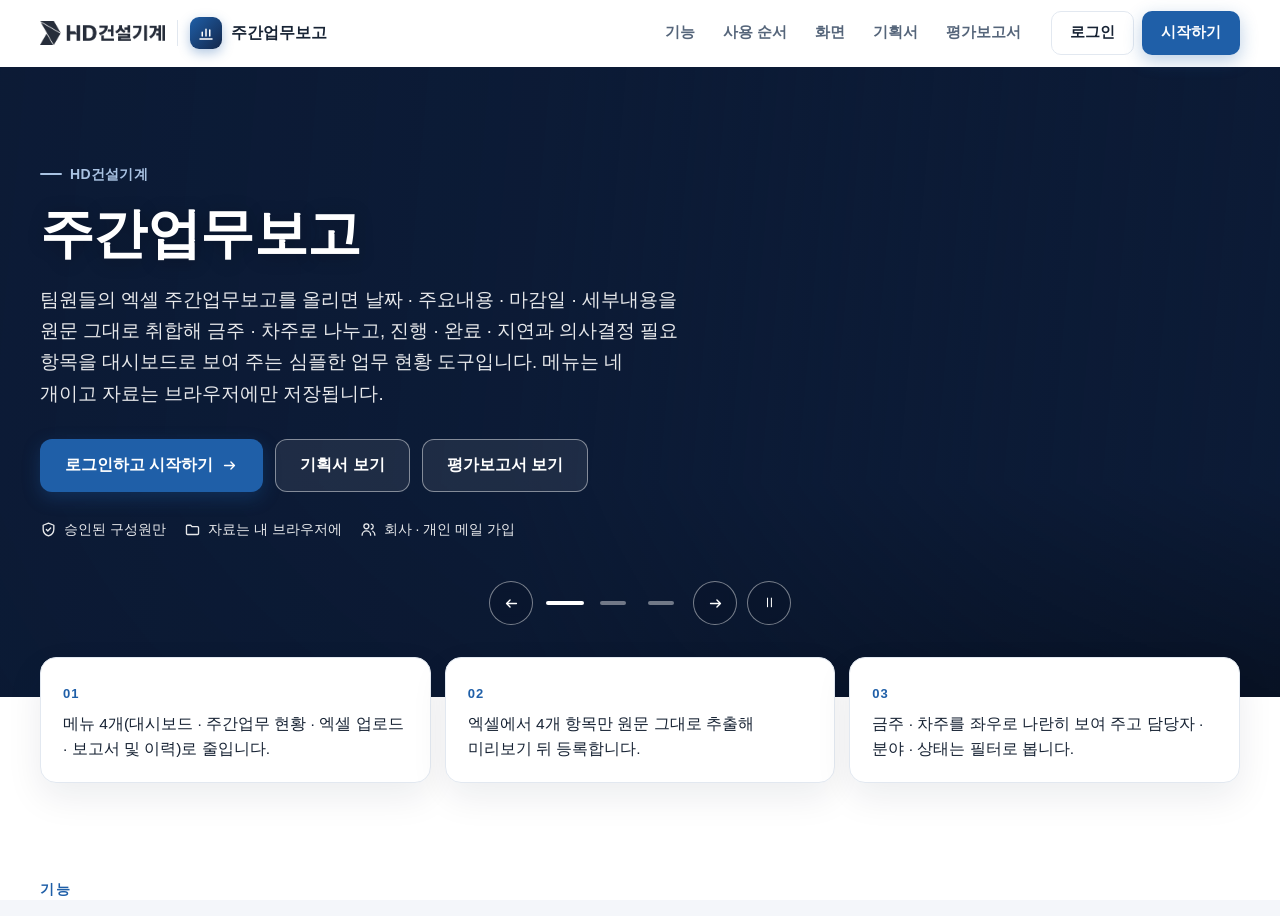
==== index.html @ 0fac96ef "첫 화면에 평가보고서 보기 · report.html Co-Authored-By: Claude Fable 5.2 <noreply@anthropic.com>" ====
<!DOCTYPE html>
<html lang="ko">
<head>
<meta charset="UTF-8">
<meta name="viewport" content="width=device-width, initial-scale=1.0">
<title>주간업무보고 — 엑셀 취합 · 금주/차주 현황</title>
<meta name="description" content="팀원들의 엑셀 주간업무보고를 올리면 날짜 · 주요내용 · 마감일 · 세부내용을 그대로 취합해 금주와 차주로 나누고, 진행 · 완료 · 지연과 의사결정 필요 항목을 대시보드로 보여 줍니다. 자료는 브라우저에만 저장됩니다.">
<link rel="icon" href="favicon.svg" type="image/svg+xml">
<link rel="canonical" href="https://build-2611-10.jobability.co.kr/">
<meta name="robots" content="index,follow">
<meta property="og:type" content="website">
<meta property="og:site_name" content="생성형 AI 업무자동화 전문가과정 · 2차수">
<meta property="og:url" content="https://build-2611-10.jobability.co.kr/">
<meta property="og:title" content="주간업무보고 — 생성형 AI 업무자동화 전문가과정 2차수">
<meta property="og:description" content="엑셀 주간업무보고를 올려 취합하고 금주 · 차주 업무와 의사결정 필요 항목을 한눈에 봅니다.">
<meta property="og:image" content="https://build-2611-10.jobability.co.kr/og-index.png">
<meta property="og:image:width" content="1200">
<meta property="og:image:height" content="630">
<meta property="og:locale" content="ko_KR">
<meta name="twitter:card" content="summary_large_image">
<link rel="stylesheet" href="css/weekly.css?v=2.0b">
<!-- auth-kit: 로그인 전에는 도구 화면을 감춘다(js/auth.js 가 판정 뒤 푼다) -->
<script>document.documentElement.classList.add('auth-lock')</script>
<link rel="stylesheet" href="css/auth.css?v=2026-11-13.8">
<link rel="stylesheet" href="css/board.css?v=2026-11-13.8">
<link rel="stylesheet" href="css/kit-build.css?v=2026-11-13.8">
<!-- /auth-kit -->
</head>
<body>
<div id="app">
  <aside>
    <h1>주간업무보고</h1>
    <nav id="nav" aria-label="메뉴">
      <button data-p="dash">대시보드</button>
      <button data-p="status">주간업무 현황</button>
      <button data-p="upload">엑셀 업로드</button>
      <button data-p="hist">보고서 및 이력</button>
    </nav>
    <div class="side-foot">
      <button class="sbtn" id="sb-sample" data-act="clear-sample" hidden>샘플 데이터 삭제</button>
      <a class="sbtn" href="guide.html">사용법</a>
      <a class="sbtn" href="plan.html">기획서</a>
      <small>build-2611-10 · 기획 김수준<br>자료는 이 브라우저에만 저장됩니다</small>
    </div>
  </aside>
  <main>
    <div id="view"><div class="card"><b>불러오는 중입니다</b><p class="em">저장해 둔 업무를 읽고 있습니다.</p></div></div>
  </main>
</div>
<div id="toast" hidden></div>
<input type="file" id="fileany" hidden>
<script src="lib/xlsx.full.min.js"></script>
<script src="js/weekly.js?v=2.0b"></script>
<script src="js/app.js?v=2.0b"></script>
<!-- auth-kit: 로그인 · 사용 신청 · 승인 · 게시판(키트 정본 data10-00/kit/auth, 적용 build-2611-00/tools/kit) -->
<script src="vendor/supabase.js?v=2026-11-13.8"></script>
<script src="js/auth-config.js?v=2026-11-13.8"></script>
<script src="js/kit-build.js?v=2026-11-13.8"></script>
<script src="js/board.js?v=2026-11-13.8"></script>
<script src="js/auth.js?v=2026-11-13.8"></script>
<!-- /auth-kit -->
</body>
</html>
---- css/weekly.css ----
/* build-2611-10 v2 — 심플형 업무 대시보드(왼쪽 네이비 사이드바 + 오른쪽 내용). 기획자 시제품의 색 · 배치를 따른다 */
:root{--bg:#f4f6fa;--card:#fff;--line:#e3e8f0;--tx:#1f2937;--sub:#6b7280;--soft:#eef2f7;--navy:#1e2a4a;--blue:#2563eb;--green:#15803d;--red:#dc2626;--bb:#e8f0fe;--gb:#e7f6ec;--rb:#fdeaea;--side:204px;}
*{box-sizing:border-box;}
html,body{height:100%;margin:0;}
body{font:13px/1.55 "Pretendard","Noto Sans KR","Apple SD Gothic Neo","Malgun Gothic",sans-serif;background:var(--bg);color:var(--tx);word-break:keep-all;overflow-wrap:break-word;}
[hidden]{display:none !important;}
#app{display:flex;height:100%;}
aside{width:var(--side);background:var(--navy);color:#cbd5e8;padding:20px 12px 14px;display:flex;flex-direction:column;gap:4px;flex:none;}
aside h1{font-size:15px;color:#fff;margin:0 8px 18px;font-weight:700;}
nav{display:flex;flex-direction:column;gap:4px;}
nav button,.sbtn{background:none;border:0;color:inherit;text-align:left;padding:9px 12px;border-radius:7px;font:inherit;cursor:pointer;text-decoration:none;display:block;}
nav button:hover,.sbtn:hover{background:#2a3a63;}
nav button.on{background:#3b4f85;color:#fff;font-weight:700;}
.side-foot{margin-top:auto;display:flex;flex-direction:column;gap:2px;}
.side-foot .sbtn{font-size:12px;opacity:.85;padding:6px 12px;}
.side-foot small{color:#8fa0c4;font-size:11px;padding:8px 12px 0;line-height:1.5;}
main{flex:1;min-width:0;display:flex;flex-direction:column;padding:20px 24px 16px;}
#view{flex:1;min-height:0;overflow:auto;display:flex;flex-direction:column;}
h2{font-size:17px;margin:0 0 14px;}
h3{font-size:14px;margin:0 0 10px;}
small,.sub{color:var(--sub);font-size:11.5px;}
.card{background:var(--card);border:1px solid var(--line);border-radius:10px;padding:14px 16px;margin-bottom:14px;}
.kpis{display:grid;grid-template-columns:repeat(4,minmax(0,1fr));gap:12px;margin-bottom:14px;}
.kpi{margin:0;} .kpi span{color:var(--sub);display:block;} .kpi b{font-size:30px;line-height:1.3;font-variant-numeric:tabular-nums;}
.s-진행{color:var(--blue);} .s-완료{color:var(--green);} .s-지연{color:var(--red);}
.g3{display:grid;grid-template-columns:repeat(3,minmax(0,1fr));gap:16px;}
.mi{display:flex;justify-content:space-between;gap:8px;padding:7px 0;border-bottom:1px solid var(--line);}
.mi:last-child{border:0;} .mi small{display:block;} .mi > div{min-width:0;}
.bd{font-size:11px;font-weight:600;padding:1px 8px;border-radius:10px;height:max-content;white-space:nowrap;}
.bd.s-진행{background:var(--bb);} .bd.s-완료{background:var(--gb);} .bd.s-지연{background:var(--rb);}
.tagx{font-style:normal;font-size:10.5px;font-weight:600;border-radius:4px;padding:0 5px;margin-left:5px;background:var(--soft);color:var(--sub);white-space:nowrap;}
.tagx.dc{background:#fff3d6;color:#8a5a00;} .tagx.un{background:#f1e9fb;color:#6a3fa0;}
.em{color:var(--sub);text-align:center;padding:18px 0;margin:0;}
table{width:100%;border-collapse:collapse;}
th,td{text-align:left;padding:7px 8px;border-bottom:1px solid var(--line);vertical-align:top;}
th{color:var(--sub);font-weight:500;font-size:12px;white-space:nowrap;background:var(--card);}
.wrap{overflow-x:auto;}
.bar{display:flex;gap:8px;flex-wrap:wrap;align-items:center;margin-bottom:12px;}
.sp{flex:1;}
select,input,textarea,button{font:inherit;color:var(--tx);}
select,input[type=text],input[type=date],input[type=search],textarea{background:var(--card);border:1px solid var(--line);border-radius:6px;padding:5px 8px;max-width:100%;}
textarea{width:100%;min-height:70px;resize:vertical;line-height:1.5;}
button.b,a.b{background:var(--card);border:1px solid var(--line);border-radius:6px;padding:5px 12px;cursor:pointer;text-decoration:none;color:var(--tx);white-space:nowrap;}
button.b:hover{border-color:#b8c3d6;} button.b:disabled{opacity:.45;cursor:not-allowed;}
button.pri{background:var(--blue);border-color:var(--blue);color:#fff;} button.dg{color:var(--red);}
label.ck{display:inline-flex;gap:5px;align-items:center;white-space:nowrap;}

/* 주간업무 현황 — 금주 · 차주 좌우, 따로 스크롤 */
.cols{flex:1;min-height:320px;display:grid;grid-template-columns:minmax(0,1fr) minmax(0,1fr);gap:14px;}
.col{display:flex;flex-direction:column;min-height:0;background:var(--card);border:1px solid var(--line);border-radius:10px;}
.ch{padding:11px 14px;border-bottom:1px solid var(--line);display:flex;justify-content:space-between;align-items:baseline;gap:8px;}
.ch b{font-size:14px;} .col.cur .ch{box-shadow:inset 0 3px 0 var(--blue);border-radius:10px 10px 0 0;} .col.nxt .ch{box-shadow:inset 0 3px 0 #94a3b8;border-radius:10px 10px 0 0;}
.list{flex:1;min-height:0;overflow:auto;padding:4px 14px 10px;}
.item{border-bottom:1px solid var(--line);} .item:last-child{border:0;}
.item.late .ti{color:var(--red);}
.row{display:flex;justify-content:space-between;gap:10px;padding:9px 0;cursor:pointer;}
.row > div:first-child{min-width:0;}
.ti{display:block;font-weight:600;} .meta{color:var(--sub);font-size:11.5px;display:block;}
.rt{display:flex;gap:6px;align-items:flex-start;flex:none;}
.dt{display:none;padding:0 0 12px;} .item.open .dt{display:block;}
pre.orig{margin:0 0 8px;padding:9px 11px;background:var(--soft);border-radius:7px;font:inherit;white-space:pre-wrap;overflow-wrap:anywhere;}
.act{display:flex;gap:8px;flex-wrap:wrap;align-items:center;}
.form{display:grid;grid-template-columns:repeat(auto-fill,minmax(min(190px,100%),1fr));gap:9px 12px;align-items:end;}
.form label{display:flex;flex-direction:column;gap:3px;color:var(--sub);font-size:12px;min-width:0;}
.form label.full{grid-column:1/-1;} .form input,.form select{width:100%;}

/* 업로드 */
.steps{display:grid;grid-template-columns:repeat(4,minmax(0,1fr));gap:8px;margin-bottom:14px;}
.step{border:1px solid var(--line);border-radius:8px;padding:8px 11px;background:var(--card);color:var(--sub);}
.step b{display:block;font-size:11px;letter-spacing:.04em;} .step.on{border-color:var(--blue);color:var(--tx);box-shadow:inset 0 3px 0 var(--blue);} .step.done{color:var(--green);}
.drop{display:block;border:2px dashed #b8c3d6;border-radius:10px;padding:26px 16px;text-align:center;cursor:pointer;background:#fbfcfe;}
.drop:hover,.drop.over{border-color:var(--blue);background:#f1f6ff;} .drop b{display:block;font-size:14px;margin-bottom:4px;}
table.prev td{padding:5px 6px;} table.prev input[type=text]{width:100%;min-width:150px;} table.prev textarea{min-width:220px;min-height:54px;}
tr.skip td{opacity:.5;} tr.flag td{background:#fffaf0;} .bad{color:var(--red);font-weight:600;} .warnb{background:#fff7e6;border:1px solid #f1d9a6;border-radius:8px;padding:9px 12px;margin-bottom:12px;}
.okb{background:var(--gb);border:1px solid #bfe5cc;border-radius:8px;padding:9px 12px;margin-bottom:12px;}
.tabs{display:flex;gap:6px;flex-wrap:wrap;margin-bottom:12px;} .tabs button.on{background:var(--navy);color:#fff;border-color:var(--navy);}
.fieldhead{background:var(--soft);font-weight:700;}
#toast{position:fixed;right:20px;bottom:20px;background:#111827;color:#fff;padding:10px 15px;border-radius:9px;font-size:13px;z-index:50;max-width:min(420px,calc(100vw - 40px));}

@media (max-width:900px){
  #app{flex-direction:column;height:auto;min-height:100%;}
  aside{width:auto;flex-direction:row;flex-wrap:wrap;align-items:center;padding:10px 12px;gap:6px;}
  aside h1{margin:0 8px 0 4px;} nav{flex-direction:row;flex-wrap:wrap;} nav button{padding:7px 10px;}
  .side-foot{margin:0 0 0 auto;flex-direction:row;align-items:center;} .side-foot small{display:none;}
  main{padding:14px 12px;} #view{overflow:visible;}
  .kpis{grid-template-columns:repeat(2,minmax(0,1fr));} .g3{grid-template-columns:minmax(0,1fr);}
  .cols{grid-template-columns:minmax(0,1fr);} .col{max-height:70vh;} .steps{grid-template-columns:repeat(2,minmax(0,1fr));}
}
@media print{
  aside,.noprint,#toast{display:none !important;} #app{display:block;height:auto;} main{padding:0;} #view{overflow:visible;display:block;}
  body{background:#fff;} .card{border:0;padding:0;} th{background:#fff;} .wrap{overflow:visible;}
}
---- css/auth.css ----
/* data10 로그인 키트 — 정본: data10-00/kit/auth/css/auth.css (사본을 직접 고치지 말 것)
   로그인 전 대문 · 사용 신청 · 승인 대기 · 구성원 관리 창. 클래스는 모두 ag- / auth- 로 시작해 도구 화면과 섞이지 않는다. */
:root {
  --ag-ink: #172334; --ag-sub: #55657a; --ag-line: #d6dee8; --ag-bg: #f3f6f9;
  --ag-navy: #13274b; --ag-navy-2: #0c1b36; --ag-brand: #1f5fa8; --ag-brand-d: #174a84;
  --ag-ok: #1b6e3a; --ag-ok-bg: #e5f3ea; --ag-err: #b3261e; --ag-err-bg: #fdecea; --ag-warn: #7a5200; --ag-warn-bg: #fff4d6;
  --ag-accent: #a9c2e2;
  --ag-pad: 20px;
}
@media (min-width: 640px) { :root { --ag-pad: 28px; } }
@media (min-width: 1024px) { :root { --ag-pad: 40px; } }

/* 로그인 전에는 도구 화면을 감춘다(자리는 그대로 — 그래프 폭 계산이 흔들리지 않게 visibility) */
html.auth-lock body > *:not(#authGate) { visibility: hidden; }
html.auth-lock body { overflow: hidden; }

.ag {
  position: fixed; inset: 0; z-index: 2000; overflow-y: auto; -webkit-overflow-scrolling: touch;
  background: var(--ag-bg); color: var(--ag-ink);
  font: 16px/1.65 Pretendard, 'Apple SD Gothic Neo', 'Malgun Gothic', 'Noto Sans KR', sans-serif;
  word-break: keep-all; overflow-wrap: break-word;
}
.ag[hidden] { display: none; }
.ag *, .ag *::before, .ag *::after, .ag-modal * { box-sizing: border-box; }

.ag-wrap {
  max-width: calc(1180px + 2 * var(--ag-pad)); margin: 0 auto; padding: 0 var(--ag-pad);
  display: grid; grid-template-columns: minmax(0, 1fr); gap: 0;
}
.ag-hero {
  background: linear-gradient(160deg, var(--ag-navy) 0%, var(--ag-navy-2) 100%); color: #fff;
  margin: 0 calc(-1 * var(--ag-pad)); padding: 36px var(--ag-pad) 32px;
}
.ag-side { padding: 24px 0 8px; }
@media (min-width: 960px) {
  .ag { background: linear-gradient(90deg, var(--ag-navy-2) 0, var(--ag-navy-2) 50%, var(--ag-bg) 50%); }
  .ag-wrap { grid-template-columns: minmax(0, 1fr) minmax(0, 1fr); min-height: calc(100vh - 48px); align-items: center; }
  .ag-hero { margin: 0; padding: 56px 48px 56px 0; background: none; min-height: 100%; display: flex; flex-direction: column; justify-content: center; }
  .ag-side { padding: 56px 0 56px 48px; }
}
.ag-eyebrow { margin: 0 0 10px; font-size: 13.5px; letter-spacing: .02em; color: var(--ag-accent); }
.ag-hero h1 { margin: 0 0 14px; font-size: clamp(26px, 3.6vw, 38px); line-height: 1.3; color: #fff; font-weight: 800; }
.ag-lead { margin: 0 0 24px; color: #d7e3f2; font-size: 16.5px; max-width: 640px; }
.ag-feats { list-style: none; margin: 0 0 24px; padding: 0; display: grid; grid-template-columns: minmax(0, 1fr); gap: 10px; }
@media (min-width: 640px) { .ag-feats { grid-template-columns: repeat(2, minmax(0, 1fr)); } }
.ag-feats li { border: 1px solid rgba(255, 255, 255, .14); border-radius: 12px; padding: 14px 16px; background: rgba(255, 255, 255, .05); }
.ag-feats b { display: block; color: #fff; font-size: 15.5px; margin-bottom: 4px; }
.ag-feats span { display: block; color: #c4d3e6; font-size: 14px; line-height: 1.55; }
.ag-flow-t { margin: 0 0 8px; font-size: 13.5px; color: #a9c2e2; }
.ag-flow ol { list-style: none; margin: 0; padding: 0; display: flex; flex-wrap: wrap; gap: 8px; }
.ag-flow li { display: inline-flex; align-items: center; gap: 8px; padding: 6px 12px 6px 6px; border-radius: 999px; background: rgba(255, 255, 255, .08); color: #e6eef8; font-size: 14px; }
.ag-n { display: inline-grid; place-items: center; width: 24px; height: 24px; border-radius: 50%; background: #fff; color: var(--ag-navy); font-weight: 700; font-size: 13px; }

.ag-card { background: #fff; border: 1px solid var(--ag-line); border-radius: 16px; padding: 26px 24px; box-shadow: 0 10px 30px rgba(15, 30, 55, .08); max-width: 460px; margin: 0 auto; }
.ag-card h2 { margin: 6px 0 8px; font-size: 21px; color: var(--ag-ink); }
.ag-card p { margin: 0 0 12px; }
.ag-sub { color: var(--ag-sub); font-size: 14.5px; }
.ag-tabs { display: flex; gap: 4px; padding: 4px; background: #eef2f6; border-radius: 10px; margin: 0 0 18px; }
.ag-tabs button { flex: 1; border: 0; background: transparent; padding: 9px 10px; border-radius: 8px; font: inherit; font-weight: 600; color: var(--ag-sub); cursor: pointer; }
.ag-tabs button[aria-selected="true"] { background: #fff; color: var(--ag-ink); box-shadow: 0 1px 3px rgba(0, 0, 0, .1); }
.ag-form { display: grid; gap: 12px; }
.ag-form label { display: grid; gap: 5px; font-size: 14px; font-weight: 600; color: var(--ag-ink); }
.ag-form small { font-weight: 400; color: var(--ag-sub); }
.ag-form input { font: inherit; font-size: 16px; font-weight: 400; padding: 10px 12px; border: 1px solid var(--ag-line); border-radius: 9px; background: #fff; color: var(--ag-ink); width: 100%; }
.ag-form input::placeholder { color: #8a97a8; font-weight: 400; }
.ag-form input:focus { outline: 2px solid var(--ag-brand); outline-offset: 1px; border-color: var(--ag-brand); }
.ag-btn { font: inherit; font-weight: 700; display: inline-flex; align-items: center; justify-content: center; gap: 6px; min-height: 44px; padding: 8px 16px;
  border-radius: 10px; border: 1px solid var(--ag-line); background: #fff; color: var(--ag-ink); cursor: pointer; width: 100%; }
.ag-btn:hover { border-color: var(--ag-brand); }
.ag-btn:disabled { opacity: .6; cursor: progress; }
.ag-primary { background: var(--ag-brand); border-color: var(--ag-brand); color: #fff; }
.ag-primary:hover { background: var(--ag-brand-d); }
.ag-kakao { background: #fee500; border-color: #fee500; color: #191600; }
.ag-or { display: flex; align-items: center; gap: 10px; color: var(--ag-sub); font-size: 13px; margin: 14px 0; }
.ag-or::before, .ag-or::after { content: ''; flex: 1; height: 1px; background: var(--ag-line); }
.ag-hint { margin: 14px 0 0 !important; color: var(--ag-sub); font-size: 13.5px; }
.ag-msg { margin: 12px 0 0 !important; font-size: 14px; min-height: 1em; color: var(--ag-sub); }
.ag-msg:empty { display: none; }
.ag-msg.is-err { color: var(--ag-err); background: var(--ag-err-bg); padding: 8px 12px; border-radius: 8px; }
.ag-msg.is-ok { color: var(--ag-ok); background: var(--ag-ok-bg); padding: 8px 12px; border-radius: 8px; }
.ag-link { border: 0; background: none; color: var(--ag-sub); text-decoration: underline; font: inherit; font-size: 14px; cursor: pointer; margin-top: 14px; padding: 6px 0; }
.ag-badge { display: inline-block; padding: 3px 10px; border-radius: 999px; background: var(--ag-warn-bg); color: var(--ag-warn); font-size: 13px; font-weight: 700; }
.ag-badge.is-off { background: var(--ag-err-bg); color: var(--ag-err); }
.ag-claim { margin-top: 16px; padding: 14px; border: 1px dashed var(--ag-line); border-radius: 10px; font-size: 14px; color: var(--ag-sub); }
.ag-foot { text-align: center; color: var(--ag-sub); font-size: 13px; margin: 0; padding: 14px var(--ag-pad) 22px; }
@media (min-width: 960px) { .ag-foot { color: #8fa3bd; text-align: left; max-width: calc(1180px + 2 * var(--ag-pad)); margin: 0 auto; } }

/* 상단 바 계정 칩 */
.auth-chip { display: flex; align-items: center; gap: 6px; margin-left: auto; flex-wrap: nowrap; font-size: 13.5px; }
.auth-chip.is-float { position: fixed; top: 10px; right: 10px; z-index: 1500; background: #fff; border: 1px solid var(--ag-line); border-radius: 999px; padding: 4px 6px 4px 12px; }
.auth-chip-name { max-width: 9em; overflow: hidden; text-overflow: ellipsis; white-space: nowrap; font-weight: 600; }
.auth-chip-btn { font: inherit; font-size: 13px; border: 1px solid var(--ag-line); background: #fff; color: var(--ag-ink); border-radius: 8px; padding: 5px 10px; cursor: pointer; white-space: nowrap; display: inline-flex; align-items: center; gap: 4px; }
.auth-chip-btn:hover { border-color: var(--ag-brand); color: var(--ag-brand); }
.auth-chip-n { display: inline-grid; place-items: center; min-width: 18px; height: 18px; padding: 0 5px; border-radius: 9px; background: var(--ag-err); color: #fff; font-size: 11.5px; font-weight: 700; }
.auth-chip-n[hidden] { display: none; }
@media (max-width: 639px) { .auth-chip-name { display: none; } }

/* 구성원 관리 창 */
.ag-modal { position: fixed; inset: 0; z-index: 2100; background: rgba(10, 20, 35, .5); display: flex; align-items: flex-start; justify-content: center; padding: 24px 12px; overflow-y: auto;
  font: 15px/1.6 Pretendard, 'Apple SD Gothic Neo', 'Malgun Gothic', sans-serif; color: var(--ag-ink); word-break: keep-all; overflow-wrap: break-word; }
.ag-modal[hidden] { display: none; }
.ag-panel { background: #fff; border-radius: 14px; width: 100%; max-width: 980px; padding: 20px 22px 24px; }
.ag-panel-h { display: flex; align-items: center; justify-content: space-between; gap: 12px; }
.ag-panel-h h2 { margin: 0; font-size: 20px; }
.ag-x { border: 0; background: none; font-size: 26px; line-height: 1; cursor: pointer; color: var(--ag-sub); padding: 4px 8px; }
.ag-panel .ag-tabs { max-width: 320px; margin: 12px 0; }
.ag-tablewrap { overflow-x: auto; }
.ag-table { width: 100%; border-collapse: collapse; font-size: 14.5px; }
.ag-table th, .ag-table td { text-align: left; vertical-align: top; padding: 10px 8px; border-bottom: 1px solid var(--ag-line); }
.ag-table th { background: #f1f4f8; font-size: 13.5px; white-space: nowrap; }
.ag-table small { color: var(--ag-sub); }
.ag-acts { display: flex; flex-wrap: wrap; gap: 6px; min-width: 150px; }
.ag-btn.ag-sm { width: auto; min-height: 34px; padding: 4px 10px; font-size: 13.5px; }
.ag-st { display: inline-block; padding: 1px 8px; border-radius: 999px; font-size: 12.5px; font-weight: 700; background: #eef2f6; color: var(--ag-sub); }
.ag-st.is-pending { background: var(--ag-warn-bg); color: var(--ag-warn); }
.ag-st.is-active { background: var(--ag-ok-bg); color: var(--ag-ok); }
.ag-st.is-disabled { background: var(--ag-err-bg); color: var(--ag-err); }
.ag-st.is-admin { background: #e6eef9; color: var(--ag-brand-d); }
/* 밝은 테마(plan.json landing.theme = "light") — 바탕은 --ag-bg, 글자는 --ag-ink, 강조는 --ag-accent */
.ag-light, .ag-light .ag-hero { background: var(--ag-bg); }
@media (min-width: 960px) { .ag.ag-light { background: var(--ag-bg); } }
.ag-light .ag-hero { color: var(--ag-ink); }
.ag-light .ag-hero h1 { color: var(--ag-navy); font-size: clamp(30px, 4.2vw, 46px); line-height: 1.25; }
.ag-light .ag-eyebrow { font-size: 16px; font-weight: 700; }
.ag-light .ag-lead { color: var(--ag-sub); font-size: 17px; }
.ag-light .ag-feats li { background: #fff; border-color: var(--ag-line); }
.ag-light .ag-feats b { color: var(--ag-ink); }
.ag-light .ag-feats span { color: var(--ag-sub); }
.ag-light .ag-flow-t { color: var(--ag-sub); }
.ag-light .ag-flow li { background: #fff; color: var(--ag-ink); border: 1px solid var(--ag-line); }
.ag-light .ag-n { background: var(--ag-navy); color: #fff; }
.ag-light .ag-primary { background: var(--ag-navy); border-color: var(--ag-navy); }
.ag-light .ag-primary:hover { background: var(--ag-navy-2); }
@media (min-width: 960px) { .ag-light .ag-foot { color: var(--ag-sub); } }
/* 대문 그림(SVG) — 현장 데이터 → 관리도. 색은 currentColor 하나로(테마마다 .ag-art color 만 바꾼다) */
.ag-hero { position: relative; overflow: hidden; }
.ag-hero > :not(.ag-art) { position: relative; z-index: 1; }
.ag-art { position: absolute; z-index: 0; pointer-events: none; color: #7fa6d6; opacity: .3;
  right: -40px; top: 8px; width: min(560px, 78%); height: auto; }
.ag-par { transition: transform .6s cubic-bezier(.2, .7, .2, 1); }
.ag-line { fill: none; stroke: currentColor; stroke-width: 2.5; stroke-linecap: round; }
.ag-ucl { stroke: currentColor; stroke-width: 1; stroke-dasharray: 5 6; opacity: .55; }
.ag-lbl { fill: currentColor; font-size: 12px; opacity: .7; font-family: inherit; }
.ag-pt { fill: var(--ag-navy-2); stroke: currentColor; stroke-width: 2; }
.ag-ring { fill: none; stroke: currentColor; stroke-width: 2; transform-box: fill-box; transform-origin: center; opacity: 0; }
@media (max-width: 639px) { .ag-art { width: 92%; right: -24px; top: 0; opacity: .28; } .ag-lbl { display: none; } }
/* 데스크톱: 왼쪽 칸 맨 아래 띠(내용과 겹치지 않게 그만큼 아래 여백을 둔다) */
@media (min-width: 960px) {
  .ag-hero { padding-bottom: 210px; }
  .ag-art { top: auto; bottom: 34px; left: 0; right: 32px; width: auto; max-width: 600px; opacity: .55; }
}
.ag-light .ag-art { color: var(--ag-navy); opacity: .26; }
.ag-light .ag-pt { fill: var(--ag-bg); }

/* 「이렇게 씁니다」 단계 — 차례로 밝아진다(그림의 점과 함께) */
.ag-flow li { transition: background-color .35s, box-shadow .35s, color .35s; }
.ag-flow li.is-on { background: rgba(255, 255, 255, .18); box-shadow: inset 0 0 0 1px rgba(255, 255, 255, .45); color: #fff; }
.ag-light .ag-flow li.is-on { background: #fff; box-shadow: inset 0 0 0 1.5px var(--ag-navy); color: var(--ag-navy); }

/* 효과 — .ag-fx 는 JS 가 처음 한 번만 붙인다(모션 최소화면 붙이지 않음). 효과가 없어도 모든 내용은 보인다. */
@keyframes agDraw { to { stroke-dashoffset: 0; } }
@keyframes agFade { from { opacity: 0; } }
@keyframes agUp { from { opacity: 0; transform: translateY(12px); } }
@keyframes agPop { from { opacity: 0; transform: scale(.4); } }
@keyframes agPulse { 0% { opacity: .85; transform: scale(.6); } 100% { opacity: 0; transform: scale(2.2); } }
.ag-fx .ag-line { stroke-dasharray: 1; stroke-dashoffset: 1; animation: agDraw 1.8s cubic-bezier(.4, 0, .2, 1) .2s forwards; }
.ag-fx .ag-area { animation: agFade 1.2s ease 1s both; }
.ag-fx .ag-pt { transform-box: fill-box; transform-origin: center; animation: agPop .45s cubic-bezier(.2, .9, .3, 1.4) var(--d, 1s) both; }
.ag-fx .ag-eyebrow, .ag-fx .ag-hero h1, .ag-fx .ag-lead { animation: agUp .6s ease both; }
.ag-fx .ag-hero h1 { animation-delay: .08s; } .ag-fx .ag-lead { animation-delay: .16s; }
.ag-fx .ag-feats li { animation: agUp .55s ease both; }
.ag-fx .ag-feats li:nth-child(1) { animation-delay: .28s; } .ag-fx .ag-feats li:nth-child(2) { animation-delay: .36s; }
.ag-fx .ag-feats li:nth-child(3) { animation-delay: .44s; } .ag-fx .ag-feats li:nth-child(4) { animation-delay: .52s; }
.ag-fx .ag-flow { animation: agUp .55s ease .62s both; }
.ag-fx .ag-card { animation: agUp .6s ease .18s both; }
.ag-ring { animation: agPulse 2.4s ease-out infinite; }
.ag-feats li { transition: border-color .25s, background-color .25s; }
.ag-feats li:hover { border-color: rgba(255, 255, 255, .32); background: rgba(255, 255, 255, .08); }
.ag-light .ag-feats li:hover { border-color: var(--ag-navy); background: #fff; }

/* ───────── 대문 사진 ───────── */
.ag-sr { position: absolute !important; width: 1px; height: 1px; overflow: hidden; clip: rect(0 0 0 0); white-space: nowrap; }
/* banner: 완성 그림을 위에 그대로(잘리지 않게), 아래에 기능 · 로그인 */
.ag.ag-has-banner { background: var(--ag-bg); }
.ag-banner { background: var(--ag-navy-2); display: flex; justify-content: center; }
.ag-banner { cursor: pointer; }
.ag-banner img { display: block; width: 100%; max-width: 1600px; height: auto; max-height: 72vh; object-fit: contain; }
/* 데스크톱: 그림 아래로 로그인 카드가 첫 화면에 걸리게 높이를 줄인다 */
@media (min-width: 960px) { .ag-banner img { max-height: 52vh; } }
.ag-banner:focus-visible { outline: 3px solid var(--ag-brand); outline-offset: -3px; }
.ag-wrap-banner { padding-top: 24px; padding-bottom: 8px; }
.ag-has-banner .ag-hero-sub { background: none; color: var(--ag-ink); margin: 0; padding: 0 0 8px; }
.ag-has-banner .ag-feats li { background: #fff; border-color: var(--ag-line); }
.ag-has-banner .ag-feats b { color: var(--ag-ink); } .ag-has-banner .ag-feats span { color: var(--ag-sub); }
.ag-has-banner .ag-flow-t { color: var(--ag-sub); }
.ag-has-banner .ag-flow li { background: #fff; color: var(--ag-ink); border: 1px solid var(--ag-line); }
.ag-has-banner .ag-flow li.is-on { box-shadow: inset 0 0 0 1.5px var(--ag-brand); color: var(--ag-brand-d); }
.ag-has-banner .ag-n { background: var(--ag-navy); color: #fff; }
@media (min-width: 960px) {
  .ag-wrap-banner { min-height: 0; align-items: start; padding-top: 32px; }
  .ag-has-banner .ag-hero-sub { padding: 8px 40px 24px 0; min-height: 0; }
  .ag-has-banner .ag-side { padding: 8px 0 24px 40px; }
  .ag-has-banner .ag-foot { color: var(--ag-sub); }
}
/* cover: 사진 위에 대표색을 덮는다(글자 대비를 위해 왼쪽을 더 짙게) */
.ag-hero.ag-cover { background:
  linear-gradient(100deg, color-mix(in srgb, var(--ag-navy-2) 94%, transparent) 0%, color-mix(in srgb, var(--ag-navy) 82%, transparent) 55%, color-mix(in srgb, var(--ag-navy) 45%, transparent) 100%),
  var(--ag-photo) center / cover no-repeat, var(--ag-navy-2); }
@media (min-width: 960px) {
  .ag.ag-has-cover { background: linear-gradient(90deg, var(--ag-navy-2) 0, var(--ag-navy-2) 50%, var(--ag-bg) 50%); }
  .ag-has-cover .ag-wrap { max-width: none; padding-left: 0; }
  .ag-has-cover .ag-hero.ag-cover { margin: 0; padding: 56px 48px 56px max(var(--ag-pad), calc((100vw - 1180px) / 2)); min-height: 100vh; }
}

@media (prefers-reduced-motion: reduce) {
  .ag *, .ag-modal * { transition: none !important; animation: none !important; }
  .ag-ring { opacity: .6; }
}

/* ═════════ 홈페이지 모드(로그인 전) — hp-* ═════════
   색은 과제마다 --ag-navy · --ag-navy-2 · --ag-brand · --ag-brand-d · --ag-accent 로 바뀐다(plan.json landing.colors). */
.ag.ag-home { background: #fff; color: var(--ag-ink); scroll-behavior: smooth; }
@media (min-width: 960px) { .ag.ag-home { background: #fff; } }
.ag-home.hp-modal-open { overflow: hidden; }
.hp { --hp-pad: var(--ag-pad); --hp-max: 1200px; --hp-soft: #f4f7fb; --hp-line: #e2e8f0; font-size: 16px; }
.hp-in { max-width: calc(var(--hp-max) + 2 * var(--hp-pad)); margin: 0 auto; padding: 0 var(--hp-pad); }
.hp a { color: inherit; }
.hp h1, .hp h2, .hp h3 { margin: 0; letter-spacing: -0.01em; }
.hp-ic { width: 24px; height: 24px; fill: none; stroke: currentColor; stroke-width: 1.7; stroke-linecap: round; stroke-linejoin: round; flex: none; }
.hp-ic-s { width: 17px; height: 17px; fill: none; stroke: currentColor; stroke-width: 1.9; stroke-linecap: round; stroke-linejoin: round; flex: none; }

/* 머리글 */
.hp-nav { position: sticky; top: 0; z-index: 30; background: rgba(255, 255, 255, .92); backdrop-filter: saturate(1.4) blur(10px); border-bottom: 1px solid transparent; transition: border-color .2s, box-shadow .2s; }
.hp-nav.is-scrolled { border-bottom-color: var(--hp-line); box-shadow: 0 6px 20px rgba(15, 30, 55, .06); }
.hp-nav-in { display: flex; align-items: center; gap: 18px; min-height: 66px; }
.hp-brand { display: flex; align-items: center; gap: 12px; text-decoration: none; min-width: 0; flex: 1 1 auto; }
.hp-logo { height: 30px; width: auto; display: block; }
.hp-wordmark { display: inline-flex; flex-direction: column; line-height: 1.05; font-weight: 800; font-size: 18px; color: var(--ag-navy); white-space: nowrap; }
.hp-wordmark small { font-size: 10.5px; font-weight: 700; letter-spacing: .14em; color: var(--ag-sub); margin-top: 3px; }
.hp-div { width: 1px; height: 26px; background: var(--hp-line); flex: none; }
.hp-tool { display: inline-flex; align-items: center; gap: 9px; min-width: 0; }
.hp-mark { display: inline-grid; place-items: center; width: 32px; height: 32px; border-radius: 9px; flex: none;
  background: linear-gradient(135deg, var(--ag-brand), var(--ag-navy)); color: #fff; box-shadow: 0 4px 12px color-mix(in srgb, var(--ag-brand) 35%, transparent); }
.hp-mark-ic { width: 18px; height: 18px; fill: none; stroke: currentColor; stroke-width: 2; stroke-linecap: round; stroke-linejoin: round; }
.hp-tool-t { font-weight: 700; font-size: 15.5px; color: var(--ag-ink); white-space: nowrap; overflow: hidden; text-overflow: ellipsis; }
.hp-links { display: none; gap: 4px; }
.hp-links a { text-decoration: none; color: var(--ag-sub); font-weight: 600; font-size: 14.5px; padding: 8px 12px; border-radius: 8px; }
.hp-links a:hover { color: var(--ag-ink); background: var(--hp-soft); }
.hp-acts { display: flex; gap: 8px; flex: none; }
@media (min-width: 1024px) { .hp-links { display: flex; } }
@media (max-width: 639px) { .hp-wordmark small, .hp-div, .hp-tool-t { display: none; } .hp-acts .hp-ghost { display: none; } }

/* 단추 */
.hp-btn { font: inherit; font-weight: 700; font-size: 14.5px; display: inline-flex; align-items: center; justify-content: center; gap: 8px;
  min-height: 42px; padding: 9px 18px; border-radius: 10px; border: 1px solid transparent; cursor: pointer; text-decoration: none; white-space: nowrap; transition: background-color .2s, border-color .2s, transform .15s, box-shadow .2s; }
.hp-btn:focus-visible { outline: 3px solid color-mix(in srgb, var(--ag-brand) 45%, transparent); outline-offset: 2px; }
.hp-lg { min-height: 50px; padding: 12px 24px; font-size: 16px; border-radius: 12px; }
.hp-primary { background: var(--ag-brand); color: #fff; box-shadow: 0 6px 18px color-mix(in srgb, var(--ag-brand) 30%, transparent); }
.hp-primary:hover { background: var(--ag-brand-d); transform: translateY(-1px); }
.hp-ghost { background: transparent; color: var(--ag-ink); border-color: var(--hp-line); }
.hp-ghost:hover { border-color: var(--ag-brand); color: var(--ag-brand-d); }
.hp-line { background: rgba(255, 255, 255, .08); color: #fff; border-color: rgba(255, 255, 255, .45); }
.hp-line:hover { background: rgba(255, 255, 255, .16); }

/* 히어로 */
.hp-hero { position: relative; overflow: hidden; color: #fff;
  background: radial-gradient(1200px 520px at 85% 15%, color-mix(in srgb, var(--ag-brand) 55%, transparent), transparent 60%),
              linear-gradient(160deg, var(--ag-navy) 0%, var(--ag-navy-2) 100%); }
.hp-hero::after { content: ''; position: absolute; inset: 0; pointer-events: none; opacity: .18;
  background-image: radial-gradient(rgba(255, 255, 255, .55) 1px, transparent 1.2px); background-size: 26px 26px;
  -webkit-mask-image: linear-gradient(180deg, #000 0%, transparent 85%); mask-image: linear-gradient(180deg, #000 0%, transparent 85%); }
.hp-cover { background: linear-gradient(100deg, color-mix(in srgb, var(--ag-navy-2) 95%, transparent) 0%, color-mix(in srgb, var(--ag-navy) 86%, transparent) 50%, color-mix(in srgb, var(--ag-navy) 55%, transparent) 100%), var(--hp-photo) center / cover no-repeat, var(--ag-navy-2); }
.hp-hero-in { position: relative; z-index: 1; display: grid; grid-template-columns: minmax(0, 1fr); gap: 40px; padding-top: 56px; padding-bottom: 64px; align-items: center; }
@media (min-width: 1024px) { .hp-hero-in { grid-template-columns: minmax(0, 1fr) minmax(0, 1.08fr); gap: 56px; padding-top: 84px; padding-bottom: 96px; min-height: min(78vh, 760px); } }
.hp-eyebrow { display: inline-flex; align-items: center; gap: 8px; margin: 0 0 16px; font-size: 14px; font-weight: 700; letter-spacing: .02em; color: var(--ag-accent); }
.hp-eyebrow::before { content: ''; width: 22px; height: 2px; background: currentColor; border-radius: 2px; }
.hp-hero h1 { font-size: clamp(30px, 4.6vw, 54px); line-height: 1.18; font-weight: 800; color: #fff; }
.hp-lead { margin: 18px 0 0; font-size: clamp(16px, 1.5vw, 18.5px); line-height: 1.7; color: rgba(255, 255, 255, .84); max-width: 640px; }
.hp-cta-row { display: flex; flex-wrap: wrap; gap: 12px; margin-top: 30px; }
.hp-trust-chips { list-style: none; padding: 0; margin: 26px 0 0; display: flex; flex-wrap: wrap; gap: 8px 18px; }
.hp-trust-chips li { display: inline-flex; align-items: center; gap: 7px; font-size: 14px; color: rgba(255, 255, 255, .78); }
.hp-hero-vis { position: relative; }
.hp-frame { margin: 0; border-radius: 14px; overflow: hidden; background: #fff; box-shadow: 0 30px 70px rgba(5, 12, 30, .45), 0 0 0 1px rgba(255, 255, 255, .12); }
.hp-frame-bar { display: flex; align-items: center; gap: 6px; height: 34px; padding: 0 14px; background: #eef2f7; border-bottom: 1px solid #dfe5ee; }
.hp-frame-bar i { width: 10px; height: 10px; border-radius: 50%; background: #cfd7e2; }
.hp-frame-bar i:nth-child(1) { background: #ff6159; } .hp-frame-bar i:nth-child(2) { background: #ffbd2e; } .hp-frame-bar i:nth-child(3) { background: #28c941; }
.hp-frame-bar span { margin-left: 10px; font-size: 12px; color: #6b7a8c; background: #fff; border-radius: 6px; padding: 2px 10px; overflow: hidden; text-overflow: ellipsis; white-space: nowrap; }
.hp-frame img { display: block; width: 100%; height: auto; max-height: 520px; object-fit: cover; object-position: top left; }
.hp-photo { margin: 0; border-radius: 18px; overflow: hidden; box-shadow: 0 30px 70px rgba(5, 12, 30, .45), 0 0 0 1px rgba(255, 255, 255, .12); aspect-ratio: 16 / 10; }
.hp-photo img { width: 100%; height: 100%; object-fit: cover; display: block; }
.hp-art { color: color-mix(in srgb, var(--ag-accent) 70%, #fff); opacity: .9; }
.hp-art .ag-art { position: static; width: 100%; opacity: 1; }
.hp-float { position: absolute; display: flex; align-items: center; gap: 10px; padding: 11px 16px; border-radius: 12px; background: #fff; color: var(--ag-ink);
  font-weight: 700; font-size: 14px; box-shadow: 0 14px 34px rgba(5, 12, 30, .28); max-width: 260px; }
.hp-float .hp-ic { color: var(--ag-brand); width: 22px; height: 22px; }
.hp-float-1 { left: -18px; bottom: 28px; } .hp-float-2 { right: -14px; top: -16px; }
@media (max-width: 1023px) { .hp-float { display: none; } }

/* 배너(완성 그림) */
.hp-banner { background: var(--ag-navy-2); }
.hp-banner-btn { display: block; width: 100%; padding: 0; border: 0; background: none; cursor: pointer; }
.hp-banner img { display: block; width: 100%; max-width: 1680px; margin: 0 auto; height: auto; max-height: 78vh; object-fit: contain; }
.hp-intro { background: linear-gradient(160deg, var(--ag-navy) 0%, var(--ag-navy-2) 100%); color: #fff; }
.hp-intro-in { display: flex; flex-wrap: wrap; align-items: center; justify-content: space-between; gap: 18px 40px; padding-top: 34px; padding-bottom: 80px; }   /* 아래 목표 카드가 40px 겹쳐 올라오므로 여백을 넉넉히 */
.hp-intro .hp-cta-row { margin-top: 0; }
.hp-h1s { font-size: clamp(22px, 2.6vw, 30px); line-height: 1.3; font-weight: 800; color: #fff; }
.hp-intro .hp-lead { margin-top: 8px; font-size: 16px; }

/* 섹션 */
.hp-sec { padding: 72px 0; }
@media (min-width: 1024px) { .hp-sec { padding: 96px 0; } }
.hp-alt { background: var(--hp-soft); }
.hp-head { max-width: 720px; margin: 0 0 40px; }
.hp-kicker { margin: 0 0 10px; font-size: 13.5px; font-weight: 800; letter-spacing: .12em; color: var(--ag-brand); }
.hp-head h2 { font-size: clamp(25px, 3vw, 36px); line-height: 1.25; font-weight: 800; color: var(--ag-ink); }
.hp-goals { padding: 0; margin-top: -40px; position: relative; z-index: 2; }
.hp-goal-grid { display: grid; grid-template-columns: minmax(0, 1fr); gap: 14px; }
@media (min-width: 768px) { .hp-goal-grid { grid-template-columns: repeat(3, minmax(0, 1fr)); } }
.hp-goal { background: #fff; border: 1px solid var(--hp-line); border-radius: 16px; padding: 22px 22px 20px; box-shadow: 0 14px 36px rgba(15, 30, 55, .08); }
.hp-goal-n { display: inline-block; font-weight: 800; font-size: 13px; color: var(--ag-brand); letter-spacing: .08em; margin-bottom: 8px; }
.hp-goal p { margin: 0; font-size: 15.5px; line-height: 1.6; color: var(--ag-ink); }
.hp-feat-grid { display: grid; grid-template-columns: minmax(0, 1fr); gap: 16px; }
@media (min-width: 640px) { .hp-feat-grid { grid-template-columns: repeat(2, minmax(0, 1fr)); } }
@media (min-width: 1024px) { .hp-feat-grid { grid-template-columns: repeat(3, minmax(0, 1fr)); gap: 20px; } }
.hp-feat { border: 1px solid var(--hp-line); border-radius: 16px; padding: 26px 24px; background: #fff; transition: border-color .2s, box-shadow .2s, transform .2s; }
.hp-feat:hover { border-color: color-mix(in srgb, var(--ag-brand) 40%, var(--hp-line)); box-shadow: 0 16px 34px rgba(15, 30, 55, .08); transform: translateY(-2px); }
.hp-feat-ic { display: inline-grid; place-items: center; width: 46px; height: 46px; border-radius: 12px; margin-bottom: 16px;
  background: color-mix(in srgb, var(--ag-brand) 11%, #fff); color: var(--ag-brand); }
.hp-feat h3 { font-size: 18px; font-weight: 800; color: var(--ag-ink); margin-bottom: 8px; }
.hp-feat p { margin: 0; font-size: 15px; line-height: 1.65; color: var(--ag-sub); }
.hp-steps { list-style: none; margin: 0; padding: 0; display: grid; grid-template-columns: minmax(0, 1fr); gap: 14px; counter-reset: st; }
@media (min-width: 768px) { .hp-steps { grid-template-columns: repeat(auto-fit, minmax(170px, 1fr)); } }
.hp-step { position: relative; background: #fff; border: 1px solid var(--hp-line); border-radius: 16px; padding: 22px 20px; transition: border-color .35s, box-shadow .35s; }
.hp-step.is-on { border-color: var(--ag-brand); box-shadow: 0 0 0 3px color-mix(in srgb, var(--ag-brand) 16%, transparent); }
.hp-step-n { display: inline-grid; place-items: center; width: 34px; height: 34px; border-radius: 50%; background: var(--ag-navy); color: #fff; font-weight: 800; margin-bottom: 14px; }
.hp-step.is-on .hp-step-n { background: var(--ag-brand); }
.hp-step h3 { font-size: 16.5px; font-weight: 800; color: var(--ag-ink); margin-bottom: 6px; }
.hp-step p { margin: 0; font-size: 14.5px; line-height: 1.6; color: var(--ag-sub); }
.hp-screen .hp-frame { box-shadow: 0 30px 70px rgba(15, 30, 55, .16), 0 0 0 1px var(--hp-line); }
.hp-screen .hp-frame img { max-height: none; }
.hp-cap { margin: 12px 0 0; text-align: center; font-size: 13.5px; color: var(--ag-sub); }
.hp-trust { display: grid; grid-template-columns: minmax(0, 1fr); gap: 16px; }
@media (min-width: 768px) { .hp-trust { grid-template-columns: repeat(3, minmax(0, 1fr)); } }
.hp-tr { background: #fff; border-radius: 16px; padding: 26px 24px; border: 1px solid var(--hp-line); }
.hp-tr > .hp-ic { color: var(--ag-brand); width: 30px; height: 30px; margin-bottom: 14px; }
.hp-tr h3 { font-size: 17.5px; font-weight: 800; color: var(--ag-ink); margin-bottom: 8px; }
.hp-tr p { margin: 0; font-size: 15px; line-height: 1.65; color: var(--ag-sub); }
.hp-band { background: linear-gradient(120deg, var(--ag-navy) 0%, var(--ag-brand) 100%); color: #fff; }
.hp-band-in { display: flex; flex-wrap: wrap; align-items: center; justify-content: space-between; gap: 18px 40px; padding-top: 56px; padding-bottom: 56px; }
.hp-band h2 { font-size: clamp(22px, 2.6vw, 30px); font-weight: 800; color: #fff; }
.hp-band p { margin: 8px 0 0; color: rgba(255, 255, 255, .82); }
.hp-band .hp-cta-row { margin-top: 0; }
.hp-onband { background: #fff; color: var(--ag-navy); }
.hp-onband:hover { transform: translateY(-1px); }
.hp-line-band { background: transparent; color: #fff; border-color: rgba(255, 255, 255, .6); }
.hp-foot { background: var(--ag-navy-2); color: rgba(255, 255, 255, .72); font-size: 14px; }
.hp-foot-in { padding-top: 34px; padding-bottom: 38px; display: grid; gap: 6px; }
.hp-foot-brand { display: flex; flex-wrap: wrap; gap: 6px 12px; align-items: baseline; color: #fff; }
.hp-foot-brand b { font-size: 16px; }
.hp-foot p { margin: 0; } .hp-foot a { color: #fff; }
.hp-foot-s { font-size: 13px; color: rgba(255, 255, 255, .55); }

/* 로그인 창 */
.hp-modal { position: fixed; inset: 0; z-index: 60; background: rgba(8, 16, 32, .55); backdrop-filter: blur(3px); display: flex; align-items: center; justify-content: center; padding: 18px; overflow-y: auto; }
.hp-modal[hidden] { display: none; }
.hp-dialog { position: relative; width: 100%; max-width: 440px; margin: auto; }
.hp-dialog .ag-card { margin: 0; max-width: none; box-shadow: 0 30px 80px rgba(5, 12, 30, .35); }
.hp-x { position: absolute; top: 10px; right: 12px; z-index: 2; border: 0; background: none; font-size: 26px; line-height: 1; color: var(--ag-sub); cursor: pointer; padding: 6px 8px; border-radius: 8px; }
.hp-x:hover { background: var(--hp-soft, #f1f4f8); color: var(--ag-ink); }
.hp-dialog .ag-tabs { margin-right: 34px; }

/* 밝은 테마(light) — 히어로를 크림 · 남색으로 */
.ag-light .hp-hero { background: radial-gradient(1000px 480px at 85% 10%, color-mix(in srgb, var(--ag-accent) 12%, transparent), transparent 60%), var(--ag-bg); color: var(--ag-ink); }
.ag-light .hp-hero::after { opacity: .5; background-image: radial-gradient(color-mix(in srgb, var(--ag-navy) 18%, transparent) 1px, transparent 1.2px); }
.ag-light .hp-hero h1 { color: var(--ag-navy); }
.ag-light .hp-lead, .ag-light .hp-trust-chips li { color: var(--ag-sub); }
.ag-light .hp-line { color: var(--ag-navy); border-color: color-mix(in srgb, var(--ag-navy) 35%, transparent); background: transparent; }
.ag-light .hp-primary { background: var(--ag-navy); box-shadow: 0 6px 18px color-mix(in srgb, var(--ag-navy) 25%, transparent); }
.ag-light .hp-primary:hover { background: var(--ag-navy-2); }
.ag-light .hp-frame, .ag-light .hp-photo { box-shadow: 0 30px 70px rgba(40, 30, 20, .18), 0 0 0 1px var(--hp-line); }

/* 떠오르기 — JS 가 hp-anim 을 붙였을 때만 숨긴다(효과가 꺼져도 내용은 보인다) */
.hp-anim .hp-rv { opacity: 0; transform: translateY(18px); transition: opacity .7s ease, transform .7s cubic-bezier(.2, .7, .2, 1); }
.hp-anim .hp-rv.is-in { opacity: 1; transform: none; }
@media (prefers-reduced-motion: reduce) { .hp-anim .hp-rv { opacity: 1; transform: none; transition: none; } .ag-home { scroll-behavior: auto; } }

/* ═════════ 도구 화면 틀(로그인 뒤) — kit-shell ═════════
   앱 원본 CSS 는 그대로 두고 #nav · .side/.sidebar · .topbar 를 덮는다. 두 갈래:
   kit-a = .side + #nav a > .no · .t · .s(12개) / kit-b = .sidebar + .side-nav a > svg · span(03 · 07 · 08) */
.kit-ic { width: 18px; height: 18px; fill: none; stroke: currentColor; stroke-width: 1.8; stroke-linecap: round; stroke-linejoin: round; flex: none; }

/* 왼쪽 메뉴 — 회사 남색 */
.kit-shell .side, .kit-shell .sidebar { background: linear-gradient(180deg, var(--ag-navy) 0%, var(--ag-navy-2) 100%) !important; color: #e8eef7; }
.kit-shell #nav { display: flex; flex-direction: column; gap: 2px; }
.kit-shell #nav a { color: rgba(232, 238, 247, .82) !important; border-radius: 10px; text-decoration: none; transition: background-color .15s, color .15s; }
.kit-shell #nav a:hover { background: rgba(255, 255, 255, .07) !important; color: #fff !important; }
.kit-shell #nav a[aria-current="page"] { background: color-mix(in srgb, var(--ag-brand) 70%, transparent) !important; color: #fff !important; box-shadow: inset 3px 0 0 var(--ag-accent); }
.kit-shell.kit-page-on #nav a[aria-current="page"] { background: transparent !important; box-shadow: none; color: rgba(232, 238, 247, .82) !important; }
/* kit-a: 번호 배지 · 제목 · 설명(설명은 지금 보는 메뉴에만) */
.kit-a #nav a { display: grid !important; grid-template-columns: 28px minmax(0, 1fr); column-gap: 11px; align-items: center; padding: 9px 12px !important; min-height: 44px; }
.kit-a #nav a .no { grid-row: 1 / span 2; width: 28px; height: 28px; border-radius: 8px; display: grid !important; place-items: center; font-size: 12px; font-weight: 800;
  background: rgba(255, 255, 255, .09); color: #fff !important; margin: 0 !important; }
.kit-a #nav a .t { font-size: 14.5px !important; font-weight: 700 !important; line-height: 1.3; color: inherit !important; }
.kit-a #nav a .s { display: none !important; font-size: 12px !important; line-height: 1.4; color: rgba(232, 238, 247, .68) !important; margin-top: 2px; }
.kit-a #nav a[aria-current="page"] .s { display: block !important; color: rgba(255, 255, 255, .8) !important; }
.kit-a #nav a[aria-current="page"] .no { background: var(--ag-accent); color: var(--ag-navy-2) !important; }
.kit-a.kit-page-on #nav a[aria-current="page"] .s { display: none !important; }
.kit-a.kit-page-on #nav a[aria-current="page"] .no { background: rgba(255, 255, 255, .09); color: #fff !important; }
/* kit-b: 아이콘 · 제목 */
.kit-b #nav a { display: flex !important; align-items: center; gap: 11px; padding: 10px 12px !important; min-height: 42px; font-size: 14.5px; font-weight: 600; }
.kit-b #nav a svg { width: 19px; height: 19px; opacity: .9; }

/* 「도움 · 관리」 묶음 */
.kit-nav { display: flex; flex-direction: column; gap: 2px; margin-top: 14px; padding-top: 12px; border-top: 1px solid rgba(255, 255, 255, .1); }
.kit-nav-t { margin: 0 0 4px; padding: 0 12px; font-size: 11.5px; font-weight: 700; letter-spacing: .1em; color: rgba(232, 238, 247, .5); }
.kit-nav a { display: flex; align-items: center; gap: 11px; padding: 9px 12px; min-height: 40px; border-radius: 10px; color: rgba(232, 238, 247, .82); text-decoration: none; font-size: 14px; font-weight: 600; }
.kit-nav a:hover { background: rgba(255, 255, 255, .07); color: #fff; }
.kit-nav a[aria-current="page"] { background: color-mix(in srgb, var(--ag-brand) 70%, transparent); color: #fff; box-shadow: inset 3px 0 0 var(--ag-accent); }
.kit-nav .auth-chip-n { margin-left: auto; }

/* 위쪽 줄 — 사용 방법 · 관리 · 사용자 메뉴 */
.kit-shell .topbar { gap: 12px; }
.kit-shell .top-user { display: none !important; }   /* 앱에 박혀 있던 고정 사용자 표시 → 실제 로그인 사용자로 대신 */
.kit-shell .auth-chip { gap: 4px; margin-left: auto; }
.auth-chip-link { display: inline-flex; align-items: center; gap: 6px; padding: 7px 11px; border-radius: 9px; color: var(--ag-sub); text-decoration: none; font-size: 14px; font-weight: 600; white-space: nowrap; }
.auth-chip-link:hover { background: #eef2f7; color: var(--ag-ink); }
.auth-chip-link[aria-current="page"] { color: var(--ag-brand-d); background: color-mix(in srgb, var(--ag-brand) 10%, #fff); }
.auth-user { position: relative; margin-left: 4px; }
.auth-user-btn { display: inline-flex; align-items: center; gap: 9px; padding: 4px 8px 4px 4px; border: 1px solid #e2e8f0; border-radius: 999px; background: #fff; cursor: pointer; font: inherit; color: var(--ag-ink); }
.auth-user-btn:hover { border-color: var(--ag-brand); }
.auth-av { display: inline-grid; place-items: center; width: 32px; height: 32px; border-radius: 50%; background: linear-gradient(135deg, var(--ag-brand), var(--ag-navy)); color: #fff; font-size: 12.5px; font-weight: 800; flex: none; }
.auth-user-t { display: flex; flex-direction: column; line-height: 1.2; text-align: left; max-width: 11em; }
.auth-user-t b { font-size: 13.5px; overflow: hidden; text-overflow: ellipsis; white-space: nowrap; }
.auth-user-t small { font-size: 11.5px; color: var(--ag-sub); overflow: hidden; text-overflow: ellipsis; white-space: nowrap; }
.auth-caret { width: 16px; height: 16px; fill: none; stroke: currentColor; stroke-width: 2; color: var(--ag-sub); }
.auth-menu { position: absolute; right: 0; top: calc(100% + 8px); z-index: 1600; min-width: 230px; background: #fff; border: 1px solid #e2e8f0; border-radius: 12px; padding: 6px; box-shadow: 0 18px 44px rgba(15, 30, 55, .16); }
.auth-menu[hidden] { display: none; }
.auth-menu-h { margin: 4px 10px 6px; font-size: 12.5px; color: var(--ag-sub); overflow: hidden; text-overflow: ellipsis; white-space: nowrap; }
.auth-menu a, .auth-menu button { display: flex; align-items: center; gap: 10px; width: 100%; padding: 9px 10px; border: 0; background: none; border-radius: 8px; font: inherit; font-size: 14px; color: var(--ag-ink); text-decoration: none; cursor: pointer; text-align: left; }
.auth-menu a:hover, .auth-menu button:hover { background: #f1f5f9; }
.auth-menu .kit-ic { color: var(--ag-sub); }
@media (max-width: 899px) { .auth-chip-link span, .auth-user-t, .auth-caret { display: none; } .auth-chip-link { padding: 7px; } .auth-user-btn { padding: 2px; } }

/* 키트 페이지(사용 방법 · 내 정보 · 관리) */
.kit-page[hidden] { display: none !important; }
.kp { max-width: 1100px; color: var(--ag-ink); }
.kp-head { margin: 4px 0 22px; }
.kp-kicker { margin: 0 0 6px; font-size: 13px; font-weight: 800; letter-spacing: .1em; color: var(--ag-brand); }
.kp-head h1 { margin: 0; font-size: clamp(22px, 2.6vw, 28px); line-height: 1.3; color: var(--ag-ink); }
.kp-sub { margin: 8px 0 0; color: var(--ag-sub); font-size: 15px; max-width: 760px; }
.kp-toc { display: flex; flex-wrap: wrap; gap: 6px; margin: 0 0 18px; align-items: center; }
.kp-toc a { padding: 6px 12px; border-radius: 999px; background: #fff; border: 1px solid #e2e8f0; color: var(--ag-ink); text-decoration: none; font-size: 13.5px; font-weight: 600; }
.kp-toc a:hover { border-color: var(--ag-brand); color: var(--ag-brand-d); }
.kp-toc .kp-btn { margin-left: auto; }
.kp-card { background: #fff; border: 1px solid #e2e8f0; border-radius: 14px; padding: 22px 22px 20px; margin: 0 0 16px; scroll-margin-top: 84px; }
.kp-card h2 { margin: 0 0 14px; font-size: 18px; color: var(--ag-ink); }
.kp-flat { padding: 16px; }
.kp-grid2 { display: grid; grid-template-columns: minmax(0, 1fr); gap: 16px; }
@media (min-width: 900px) { .kp-grid2 { grid-template-columns: repeat(2, minmax(0, 1fr)); } }
.kp-list { margin: 0; padding-left: 20px; display: grid; gap: 8px; font-size: 15px; line-height: 1.65; }
.kp-steps { list-style: none; margin: 0; padding: 0; display: grid; gap: 10px; counter-reset: ks; }
.kp-steps li { position: relative; padding: 12px 14px 12px 52px; border-radius: 12px; background: #f6f8fb; counter-increment: ks; display: grid; gap: 3px; }
.kp-steps li::before { content: counter(ks); position: absolute; left: 14px; top: 12px; width: 26px; height: 26px; border-radius: 50%; display: grid; place-items: center; background: var(--ag-navy); color: #fff; font-weight: 800; font-size: 13px; }
.kp-steps b { font-size: 15.5px; } .kp-steps span { font-size: 14.5px; color: var(--ag-sub); line-height: 1.6; }
.kp-flow { list-style: none; margin: 0; padding: 0; display: grid; grid-template-columns: minmax(0, 1fr); gap: 10px; }
@media (min-width: 900px) { .kp-flow { grid-template-columns: repeat(2, minmax(0, 1fr)); } }
.kp-flow li { display: flex; gap: 12px; padding: 12px 14px; border: 1px solid #e2e8f0; border-radius: 12px; }
.kp-flow b { font-size: 15.5px; } .kp-flow p { margin: 3px 0 0; font-size: 14.5px; color: var(--ag-sub); line-height: 1.6; }
.kp-n { display: inline-grid; place-items: center; width: 28px; height: 28px; border-radius: 8px; background: color-mix(in srgb, var(--ag-brand) 12%, #fff); color: var(--ag-brand-d); font-weight: 800; flex: none; }
.kp-tw { overflow-x: auto; }
.kp-table { width: 100%; border-collapse: collapse; font-size: 14.5px; }
.kp-table th, .kp-table td { text-align: left; vertical-align: top; padding: 11px 10px; border-bottom: 1px solid #e8edf3; }
.kp-table thead th { background: #f4f7fb; font-size: 13px; color: var(--ag-sub); white-space: nowrap; }
.kp-table tbody th { white-space: nowrap; font-weight: 700; color: var(--ag-ink); }
.kp-table small { display: block; color: var(--ag-sub); font-size: 12.5px; }
.kp-note { margin: 10px 0 0; color: var(--ag-sub); font-size: 14px; }
.kp-foot { color: var(--ag-sub); font-size: 14.5px; } .kp-foot a { color: var(--ag-brand-d); }
.kp-btn { font: inherit; font-size: 14px; font-weight: 700; display: inline-flex; align-items: center; justify-content: center; gap: 6px; min-height: 40px; padding: 7px 14px; border-radius: 9px; border: 1px solid #d6dee8; background: #fff; color: var(--ag-ink); cursor: pointer; white-space: nowrap; }
.kp-btn:hover { border-color: var(--ag-brand); }
.kp-btn:disabled { opacity: .6; cursor: progress; }
.kp-primary { background: var(--ag-brand); border-color: var(--ag-brand); color: #fff; } .kp-primary:hover { background: var(--ag-brand-d); }
.kp-ghost { background: transparent; }
.kp-sm { min-height: 34px; padding: 4px 10px; font-size: 13px; }
.kp-form { gap: 12px; } .kp-form .kp-btn { justify-self: start; }
.kp-msg { margin: 6px 0 0 !important; }
.kp-hr { border: 0; border-top: 1px solid #e8edf3; margin: 18px 0; }
.kp-dl { display: grid; grid-template-columns: 72px minmax(0, 1fr); gap: 8px 12px; margin: 0 0 16px; font-size: 14.5px; }
.kp-dl dt { color: var(--ag-sub); } .kp-dl dd { margin: 0; overflow-wrap: anywhere; }
.kp-st { display: inline-block; padding: 2px 9px; border-radius: 999px; font-size: 12.5px; font-weight: 700; background: #eef2f6; color: var(--ag-sub); white-space: nowrap; }
.kp-st.is-pending { background: var(--ag-warn-bg); color: var(--ag-warn); } .kp-st.is-active { background: var(--ag-ok-bg); color: var(--ag-ok); }
.kp-st.is-disabled { background: var(--ag-err-bg); color: var(--ag-err); } .kp-st.is-role { background: color-mix(in srgb, var(--ag-brand) 12%, #fff); color: var(--ag-brand-d); }
.kp-stats { display: grid; grid-template-columns: repeat(auto-fit, minmax(130px, 1fr)); gap: 10px; margin: 0 0 18px; }
.kp-stat { display: flex; flex-direction: column; align-items: flex-start; gap: 4px; padding: 14px 16px; border-radius: 12px; border: 1px solid #e2e8f0; background: #fff; font: inherit; cursor: pointer; text-align: left; color: var(--ag-ink); }
.kp-stat span { font-size: 13px; color: var(--ag-sub); font-weight: 600; } .kp-stat b { font-size: 24px; }
.kp-stat.is-on { border-color: var(--ag-brand); box-shadow: 0 0 0 3px color-mix(in srgb, var(--ag-brand) 15%, transparent); }
.kp-tabs { display: flex; gap: 2px; border-bottom: 1px solid #e2e8f0; margin: 0 0 14px; }
.kp-tabs button { font: inherit; font-size: 14.5px; font-weight: 700; padding: 10px 14px; border: 0; background: none; color: var(--ag-sub); cursor: pointer; border-bottom: 2px solid transparent; margin-bottom: -1px; }
.kp-tabs button[aria-selected="true"] { color: var(--ag-ink); border-bottom-color: var(--ag-brand); }
.kp-tools { display: flex; flex-wrap: wrap; gap: 8px; margin: 0 0 12px; }
.kp-in { font: inherit; font-size: 14px; padding: 7px 10px; border: 1px solid #d6dee8; border-radius: 8px; min-width: 0; width: 100%; margin: 0 0 4px; }
.kp-search { flex: 1 1 240px; width: auto; margin: 0; min-height: 40px; }
.kp-who { display: flex; align-items: center; gap: 10px; } .kp-who b { font-size: 14.5px; }
.kp-acts { display: flex; flex-wrap: wrap; gap: 6px; min-width: 190px; }
.kp-members tr.is-pending td { background: color-mix(in srgb, var(--ag-warn-bg) 55%, #fff); }
.kp-chg { display: inline-block; margin: 0 10px 4px 0; font-size: 13.5px; }
@media print { .kit-shell .side, .kit-shell .sidebar, .kit-shell .topbar, .kp-toc, .kit-nav { display: none !important; } .kp-card { break-inside: avoid; border-color: #ccc; } }

/* ───────── 첫 화면: 사진 슬라이드(hero_mode = slide) ───────── */
.hp-hero-wrap { display: contents; }
.hp-slide { background: var(--ag-navy-2); }
.hp-slide::after { display: none; }
.hp-sl-track { position: absolute; inset: 0; display: flex; transition: transform .9s cubic-bezier(.22, .7, .2, 1); will-change: transform; }
.hp-sl { flex: 0 0 100%; background: 78% center / cover no-repeat; }   /* 왼쪽에 제목이 놓이므로 사진의 오른쪽(주제)을 살린다 */
.hp-slide::before { content: ''; position: absolute; inset: 0; z-index: 1; pointer-events: none;
  background: linear-gradient(95deg, color-mix(in srgb, var(--ag-navy-2) 92%, transparent) 0%, color-mix(in srgb, var(--ag-navy-2) 74%, transparent) 42%, color-mix(in srgb, var(--ag-navy-2) 22%, transparent) 78%, transparent 100%),
              linear-gradient(0deg, rgba(0, 0, 0, .34) 0%, transparent 34%); }
.hp-slide .hp-slide-in { z-index: 2; grid-template-columns: minmax(0, 1fr); min-height: clamp(480px, 70vh, 740px); padding-bottom: 150px; }
.hp-slide .hp-hero-copy { max-width: 720px; }
.hp-slide h1 { color: #fff; text-shadow: 0 2px 18px rgba(0, 0, 0, .28); }
.hp-slide .hp-lead, .hp-slide .hp-trust-chips li { color: rgba(255, 255, 255, .9); }
.hp-sl-ctl { position: absolute; z-index: 3; left: 0; right: 0; bottom: 72px; display: flex; align-items: center; justify-content: center; gap: 10px; }
.hp-sl-btn { width: 44px; height: 44px; display: inline-grid; place-items: center; border-radius: 50%; border: 1px solid rgba(255, 255, 255, .45); background: rgba(10, 20, 40, .38); color: #fff; cursor: pointer; font: inherit; font-size: 13px; backdrop-filter: blur(6px); }
.hp-sl-btn:hover { background: rgba(10, 20, 40, .6); border-color: #fff; }
.hp-sl-btn:focus-visible, .hp-sl-dots button:focus-visible { outline: 2px solid #fff; outline-offset: 2px; }
.hp-flip { transform: scaleX(-1); }
.hp-sl-dots { display: flex; align-items: center; gap: 4px; }
.hp-sl-dots button { width: 44px; height: 44px; padding: 0; border: 0; background: none; cursor: pointer; display: grid; place-items: center; }
.hp-sl-dots button::before { content: ''; width: 26px; height: 4px; border-radius: 4px; background: rgba(255, 255, 255, .42); transition: background .2s, width .2s; }
.hp-sl-dots button[aria-current="true"]::before { background: #fff; width: 38px; }
.hp-sl-cap { position: absolute; z-index: 3; right: var(--hp-pad, 20px); bottom: 82px; margin: 0; font-size: 13px; color: rgba(255, 255, 255, .8); max-width: 34ch; text-align: right; }
.hp-sl-cap:empty { display: none; }
.ag-light .hp-slide h1 { color: #fff; }
.ag-light .hp-slide .hp-lead, .ag-light .hp-slide .hp-trust-chips li { color: rgba(255, 255, 255, .9); }
@media (max-width: 899px) { .hp-sl-cap { display: none; } .hp-slide .hp-slide-in { min-height: 0; padding-bottom: 140px; } }
@media (prefers-reduced-motion: reduce) { .hp-sl-track { transition: none; } }
/* 관리자 「첫 화면」 */
.ks-opts { display: grid; grid-template-columns: minmax(0, 1fr); gap: 12px; }
@media (min-width: 900px) { .ks-opts { grid-template-columns: repeat(2, minmax(0, 1fr)); } }
.ag-form .ks-opt { display: flex; align-items: flex-start; gap: 12px; padding: 16px; border: 1.5px solid var(--ag-line); border-radius: 12px; cursor: pointer; font-weight: 400; }
.ks-opt:has(input:checked) { border-color: var(--ag-brand); background: color-mix(in srgb, var(--ag-brand) 6%, #fff); }
.ks-opt.is-off { opacity: .6; cursor: not-allowed; }
.ag-form .ks-opt input { width: 20px; height: 20px; padding: 0; margin-top: 2px; flex: none; }
.ks-opt span { display: grid; gap: 4px; } .ks-opt b { font-size: 16px; color: var(--ag-ink); } .ks-opt small { font-size: 14px; line-height: 1.6; color: var(--ag-sub); }
.ks-thumbs { list-style: none; margin: 0 0 12px; padding: 0; display: grid; grid-template-columns: repeat(auto-fill, minmax(200px, 1fr)); gap: 12px; }
.ks-thumbs li { display: grid; gap: 6px; font-size: 13px; color: var(--ag-sub); }
.ks-thumbs img { width: 100%; aspect-ratio: 16 / 7.5; object-fit: cover; border-radius: 10px; border: 1px solid #e2e8f0; display: block; }
.kp code { padding: 1px 6px; border-radius: 6px; background: #eef2f6; font-size: .92em; }

/* 밝은 사진(slides[].tone = light): 왼쪽을 흰 면으로 받치고 글자를 어둡게 */
.hp-slide::before, .hp-slide h1, .hp-slide .hp-lead, .hp-slide .hp-trust-chips li, .hp-slide .hp-eyebrow { transition: color .5s, background .5s, opacity .5s; }
.hp-slide.hp-sl-light::before { background: linear-gradient(95deg, rgba(255, 255, 255, .9) 0%, rgba(255, 255, 255, .72) 40%, rgba(255, 255, 255, .12) 72%, transparent 100%); }
.hp-slide.hp-sl-light h1 { color: var(--ag-navy); text-shadow: 0 1px 12px rgba(255, 255, 255, .7); }
.hp-slide.hp-sl-light .hp-lead, .hp-slide.hp-sl-light .hp-trust-chips li { color: var(--ag-ink); }
.hp-slide.hp-sl-light .hp-eyebrow { color: var(--ag-brand-d); }
.hp-slide.hp-sl-light .hp-line { color: var(--ag-navy); border-color: color-mix(in srgb, var(--ag-navy) 45%, transparent); background: rgba(255, 255, 255, .55); }
.hp-slide.hp-sl-light .hp-sl-cap { color: var(--ag-ink); }
.hp-slide.hp-sl-light .hp-sl-dots button::before { background: color-mix(in srgb, var(--ag-navy) 35%, transparent); }
.hp-slide.hp-sl-light .hp-sl-dots button[aria-current="true"]::before { background: var(--ag-navy); }

/* 슬라이드 히어로 글자: 배지 · 제목 줄 · 설명 · 단추가 차례로 떠오른다 */
.hp-ln { display: block; }
.hp-fx .hp-fxi { opacity: 0; transform: translateY(22px); transition: opacity .7s ease, transform .7s cubic-bezier(.2, .7, .2, 1); transition-delay: calc(var(--i, 0) * 140ms + 120ms); }
.hp-fx-on .hp-fx .hp-fxi { opacity: 1; transform: none; }
.hp-badge { display: inline-flex; align-items: center; margin: 0 0 18px; padding: 7px 16px; border-radius: 999px; background: var(--ag-accent); color: #1a1205; font-size: 15px; font-weight: 800; letter-spacing: .01em; box-shadow: 0 6px 18px rgba(0, 0, 0, .22); }
.hp-slide .hp-lead { margin-bottom: 4px; }
@media (prefers-reduced-motion: reduce) { .hp-fx .hp-fxi { opacity: 1; transform: none; transition: none; } }
/* landing.cards — 아이콘 카드 */
.hp-cardi { display: flex; align-items: flex-start; gap: 14px; }
.hp-cardi-ic { flex: none; width: 48px; height: 48px; border-radius: 12px; display: grid; place-items: center; background: color-mix(in srgb, var(--ag-brand) 12%, #fff); color: var(--ag-brand-d); }
.hp-cardi b { display: block; font-size: 18px; color: var(--ag-ink); }
.hp-cardi p { margin: 4px 0 0; font-size: 14.5px; color: var(--ag-sub); }
---- css/board.css ----
/* data10 게시판 · 새 글 알림 — 정본: data10-00/kit/auth/css/board.css */
.kit-ext-n { display: inline-grid; place-items: center; min-width: 18px; height: 18px; padding: 0 5px; margin-left: 6px; border-radius: 9px; background: #d92d20; color: #fff; font-size: 11.5px; font-weight: 800; line-height: 1; }
.kit-ext-n[hidden] { display: none; }
.kit-nav .kit-ext-n { margin-left: auto; }
.kb-tools { display: flex; flex-wrap: wrap; gap: 8px; align-items: center; margin: 0 0 14px; }
.kb-tools .kb-right { margin-left: auto; }
.kb-danger { color: var(--ag-err); } .kb-danger:hover { border-color: var(--ag-err); }
.kb-list { list-style: none; margin: 0; padding: 0; }
.kb-list li + li { border-top: 1px solid #e8edf3; }
.kb-list a { display: flex; flex-wrap: wrap; align-items: center; gap: 6px 10px; padding: 14px 10px; min-height: 48px; color: var(--ag-ink); text-decoration: none; border-radius: 10px; }
.kb-list a:hover { background: #f4f7fb; }
.kb-t { font-size: 16px; font-weight: 700; word-break: keep-all; overflow-wrap: anywhere; }
.kb-m { margin-left: auto; font-size: 13.5px; color: var(--ag-sub); white-space: nowrap; }
.kb-c { font-size: 12.5px; font-weight: 700; color: var(--ag-sub); }
.kb-pin, .kb-new { display: inline-block; padding: 2px 8px; border-radius: 999px; font-size: 12px; font-weight: 800; white-space: nowrap; }
.kb-pin { background: color-mix(in srgb, var(--ag-brand) 14%, #fff); color: var(--ag-brand-d); margin-right: 6px; }
.kb-new { background: #fdecea; color: #b3261e; }
.kb-empty, .kb-dim { color: var(--ag-sub); font-size: 15px; margin: 6px 0; }
.kb-err { margin: 0 0 12px; padding: 10px 12px; border-radius: 10px; background: var(--ag-err-bg); color: var(--ag-err); font-size: 14.5px; }
.kb-post h2 { font-size: 20px; line-height: 1.4; margin-bottom: 6px; word-break: keep-all; overflow-wrap: anywhere; }
.kb-meta { margin: 0 0 12px; font-size: 13.5px; color: var(--ag-sub); }
.kb-body { font-size: 15.5px; line-height: 1.75; word-break: keep-all; overflow-wrap: anywhere; }
.kb-coms { list-style: none; margin: 0 0 16px; padding: 0; display: grid; gap: 12px; }
.kb-coms li { padding: 12px 14px; border-radius: 12px; background: #f6f8fb; }
.kb-coms .kb-meta { margin-bottom: 4px; }
.kb-link { font: inherit; font-size: 13px; border: 0; background: none; color: var(--ag-sub); text-decoration: underline; cursor: pointer; padding: 0 4px; }
.kb-form textarea, .kb-cform textarea, .kb-form select { font: inherit; font-size: 16px; font-weight: 400; padding: 10px 12px; border: 1px solid var(--ag-line); border-radius: 9px; background: #fff; color: var(--ag-ink); width: 100%; box-sizing: border-box; }
.kb-form textarea, .kb-cform textarea { resize: vertical; line-height: 1.65; }
.kb-form textarea:focus, .kb-cform textarea:focus, .kb-form select:focus { outline: 2px solid var(--ag-brand); outline-offset: 1px; border-color: var(--ag-brand); }
.kb-form .kb-chk { display: flex; align-items: center; gap: 8px; font-weight: 600; }
.kb-form .kb-chk input { width: 18px; height: 18px; padding: 0; }
.kb code, .kb-form code { padding: 1px 6px; border-radius: 6px; background: #eef2f6; font-size: .92em; }
.kb-toast { position: fixed; right: 18px; bottom: 18px; z-index: 9000; display: flex; align-items: center; gap: 12px; max-width: min(360px, calc(100vw - 36px)); padding: 13px 16px; border: 0; border-radius: 14px; background: var(--ag-navy, #172334); color: #fff; font: inherit; text-align: left; cursor: pointer; box-shadow: 0 14px 34px rgba(15, 30, 55, .28); }
.kb-toast span { display: grid; gap: 2px; min-width: 0; }
.kb-toast b { font-size: 14.5px; }
.kb-toast small { font-size: 13.5px; opacity: .85; overflow: hidden; text-overflow: ellipsis; white-space: nowrap; }
@media (max-width: 639px) { .kb-m { margin-left: 0; width: 100%; } }
@media print { .kb-toast, .kb-tools { display: none !important; } }
---- css/kit-build.css ----
/* build-2611 과제용 — 로그인 키트를 여러 쪽짜리 정적 화면에 맞춘다(정본 build-2611-00/tools/kit/kit-build.css)
   로그인 뒤 틀은 마산(data10) 과제와 같다: 왼쪽 메뉴(과제 메뉴 + 「도움 · 관리」) · 위쪽 계정 줄 · 본문. */
[hidden]{display:none !important;}
.kit-bar{display:flex; justify-content:flex-end; align-items:center; flex-wrap:wrap; gap:6px 10px; max-width:1320px; margin:0 auto; padding:8px 20px; min-height:0; font-size:13.5px; position:relative; z-index:5;}
.kit-bar .auth-chip{margin-left:auto; flex-wrap:wrap; justify-content:flex-end; max-width:100%;}
.kit-shell.kit-page-on header.hero{display:none;}
#kitPage{max-width:1320px; margin:0 auto; padding:8px 20px 40px; min-width:0;}

/* 과제 스타일이 태그 이름(nav · aside)에 건 규칙이 키트 화면으로 새지 않게 한다(09 · 10) */
#authGate nav.hp-links,#kitPage nav.kp-toc{flex-direction:row; flex-wrap:wrap;}

/* 왼쪽 메뉴 — 위쪽 메뉴(.topnav)의 이름표와 목록을 옮겨 온 것 */
.kit-has-side nav.topnav{display:none;}
.kit-has-side body{padding-top:0;}
.kit-has-side .hero{margin-top:0;}
.kit-side{background:linear-gradient(180deg,#12305c 0%,#0c2244 100%); color:#e8eef7; padding:12px 14px; display:flex; flex-wrap:wrap; align-items:center; gap:6px 14px;}
.kit-side .topnav-brand{display:block; min-height:0; color:#fff; font-weight:800; font-size:15.5px; line-height:1.35; text-decoration:none; padding:4px 4px;}
.kit-side .topnav-brand small{display:block; margin:2px 0 0; font-weight:400; font-size:11.5px; opacity:.7;}
.kit-side #nav{list-style:none; margin:0; padding:0; display:flex; flex-direction:row; flex-wrap:wrap; gap:2px; overflow:visible; flex:1 1 auto; min-width:0;}
.kit-side #nav li{margin:0; padding:0; min-width:0;}
.kit-side #nav a{display:flex; align-items:center; justify-content:flex-start; text-align:left; min-height:38px; padding:0 12px; border:0; border-radius:10px; color:rgba(232,238,247,.82); text-decoration:none; font-size:14px; font-weight:600; white-space:nowrap;}
.kit-side #nav a:hover{background:rgba(255,255,255,.07); color:#fff;}
.kit-side #nav a.active,.kit-side #nav a[aria-current="page"]{background:rgba(64,126,201,.55); color:#fff; box-shadow:inset 3px 0 0 #ffb347;}
.kit-shell.kit-page-on .kit-side #nav a.active,.kit-shell.kit-page-on .kit-side #nav a[aria-current="page"]{background:transparent; box-shadow:none; color:rgba(232,238,247,.82);}
.kit-side .kit-nav{flex:1 1 100%; flex-direction:row; flex-wrap:wrap; align-items:center; margin-top:4px; padding-top:8px;}
.kit-side .kit-nav-t{margin:0 6px 0 0; padding:0 4px;}
@media (min-width:1000px){
  .kit-has-side body{padding-left:248px;}
  .kit-side{position:fixed; left:0; top:0; bottom:0; width:248px; z-index:40; overflow-y:auto; flex-direction:column; flex-wrap:nowrap; align-items:stretch; gap:0; padding:18px 12px 16px;}
  .kit-side .topnav-brand{padding:4px 12px 14px; margin-bottom:10px; border-bottom:1px solid rgba(255,255,255,.1);}
  .kit-side #nav{flex-direction:column; flex-wrap:nowrap; flex:0 0 auto; align-items:stretch;}
  .kit-side #nav a{min-height:42px; font-size:14.5px; white-space:normal;}
  .kit-side .kit-nav{flex:0 0 auto; flex-direction:column; flex-wrap:nowrap; align-items:stretch; margin-top:14px; padding-top:12px;}
  .kit-side .kit-nav-t{margin:0 0 4px; padding:0 12px;}
  .kit-has-side section,.kit-has-side [id]{scroll-margin-top:16px;}
}
@media print{ .kit-bar,.kit-side{display:none !important;} .kit-has-side body{padding-left:0;} }
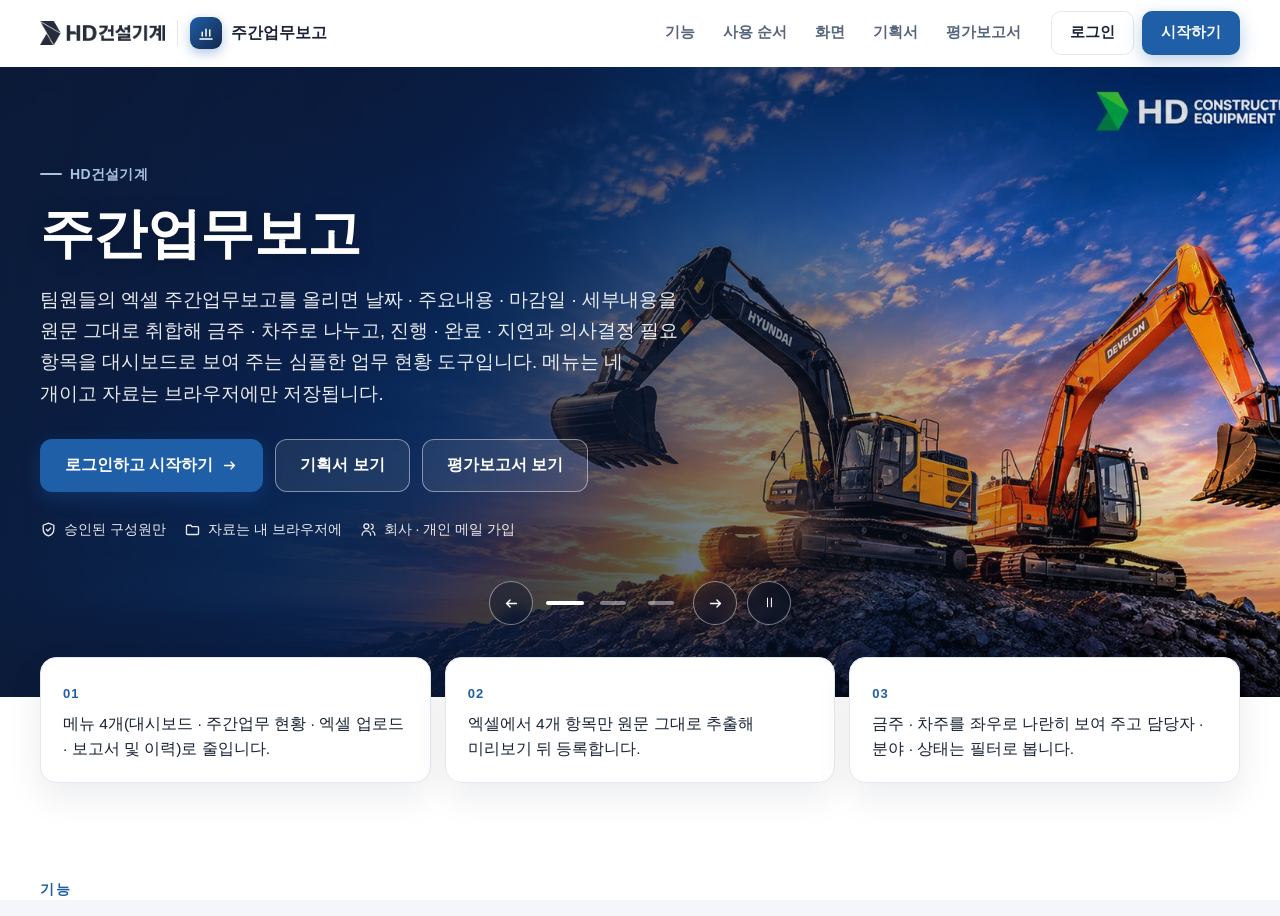
==== commit c5dc5614: "패들릿 접수 반영 · 판 2026-11-13.10 Co-Authored-By: Claude Fable 5.2 <noreply@anthropic.com>" ====
--- a/index.html
+++ b/index.html
@@ -21,9 +21,9 @@
 <link rel="stylesheet" href="css/weekly.css?v=2.0b">
 <!-- auth-kit: 로그인 전에는 도구 화면을 감춘다(js/auth.js 가 판정 뒤 푼다) -->
 <script>document.documentElement.classList.add('auth-lock')</script>
-<link rel="stylesheet" href="css/auth.css?v=2026-11-13.8">
-<link rel="stylesheet" href="css/board.css?v=2026-11-13.8">
-<link rel="stylesheet" href="css/kit-build.css?v=2026-11-13.8">
+<link rel="stylesheet" href="css/auth.css?v=2026-11-13.10">
+<link rel="stylesheet" href="css/board.css?v=2026-11-13.10">
+<link rel="stylesheet" href="css/kit-build.css?v=2026-11-13.10">
 <!-- /auth-kit -->
 </head>
 <body>
@@ -53,11 +53,11 @@
 <script src="js/weekly.js?v=2.0b"></script>
 <script src="js/app.js?v=2.0b"></script>
 <!-- auth-kit: 로그인 · 사용 신청 · 승인 · 게시판(키트 정본 data10-00/kit/auth, 적용 build-2611-00/tools/kit) -->
-<script src="vendor/supabase.js?v=2026-11-13.8"></script>
-<script src="js/auth-config.js?v=2026-11-13.8"></script>
-<script src="js/kit-build.js?v=2026-11-13.8"></script>
-<script src="js/board.js?v=2026-11-13.8"></script>
-<script src="js/auth.js?v=2026-11-13.8"></script>
+<script src="vendor/supabase.js?v=2026-11-13.10"></script>
+<script src="js/auth-config.js?v=2026-11-13.10"></script>
+<script src="js/kit-build.js?v=2026-11-13.10"></script>
+<script src="js/board.js?v=2026-11-13.10"></script>
+<script src="js/auth.js?v=2026-11-13.10"></script>
 <!-- /auth-kit -->
 </body>
 </html>
--- a/css/weekly.css
+++ b/css/weekly.css
@@ -90,3 +90,6 @@
   aside,.noprint,#toast{display:none !important;} #app{display:block;height:auto;} main{padding:0;} #view{overflow:visible;display:block;}
   body{background:#fff;} .card{border:0;padding:0;} th{background:#fff;} .wrap{overflow:visible;}
 }
+
+/* v2.1 업무분류 */
+#up-prev select{min-width:128px;} #up-prev small.auto{display:block;font-size:11px;color:#6b7a99;margin-top:3px;max-width:150px;white-space:normal;}
--- a/css/kit-build.css
+++ b/css/kit-build.css
@@ -35,3 +35,7 @@
   .kit-has-side section,.kit-has-side [id]{scroll-margin-top:16px;}
 }
 @media print{ .kit-bar,.kit-side{display:none !important;} .kit-has-side body{padding-left:0;} }
+
+/* 왼쪽 메뉴를 쓰지 않는 과제(landing.kitSide: false) — 고정된 위쪽 메뉴 아래에 계정 줄을 둔다 */
+.kit-no-side .kit-bar{margin-top:56px;} .kit-no-side .hero{margin-top:0;}
+@media (max-width:860px){ .kit-no-side .kit-bar{margin-top:52px;} }
